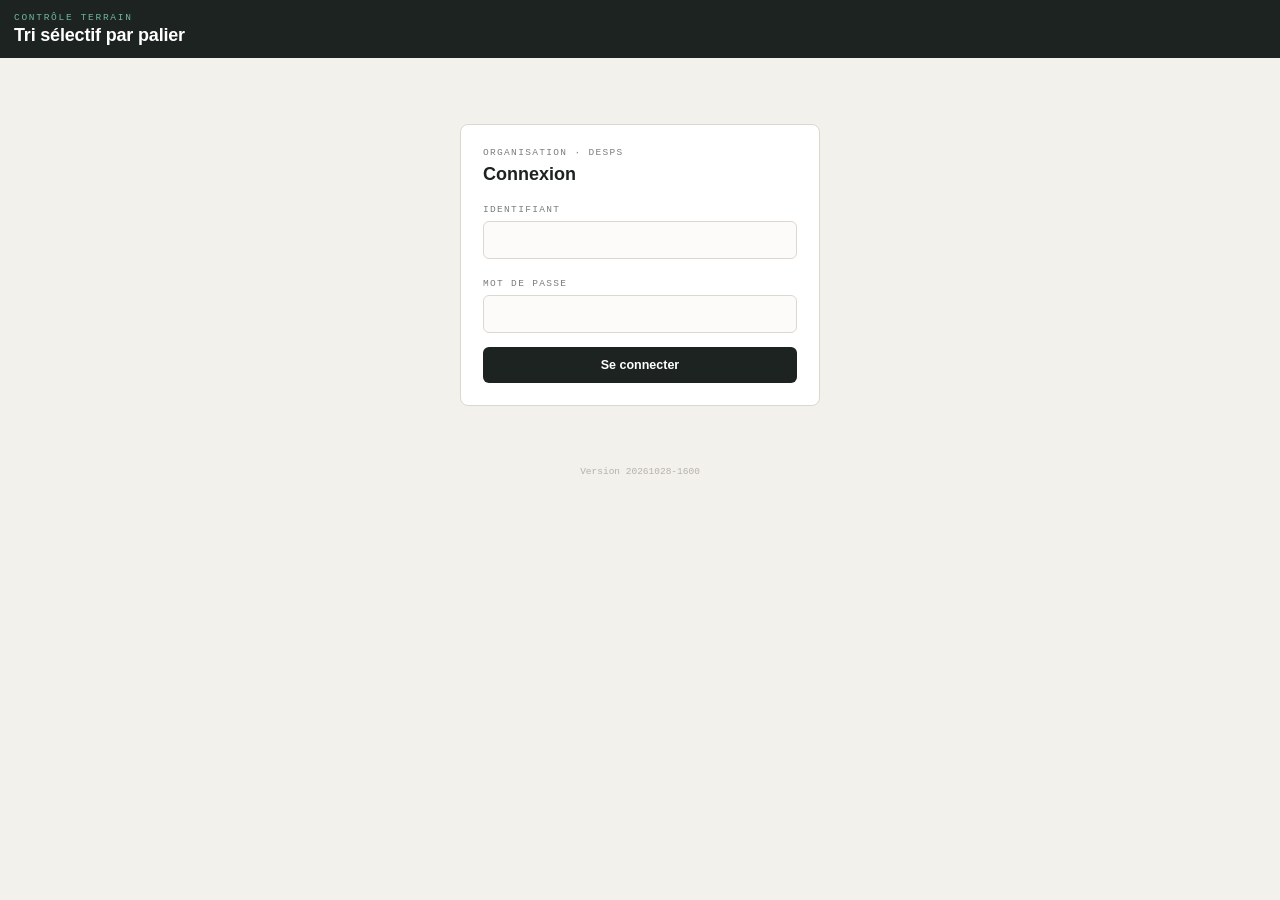
==== tri-selectif/index.html @ 5a4d167c "Add files via upload" ====
<!DOCTYPE html>
<html lang="fr">
<head>
  <meta charset="utf-8">
  <meta name="viewport" content="width=device-width, initial-scale=1, viewport-fit=cover">
  <meta name="theme-color" content="#1C2321">
  <meta name="description" content="Contrôle du tri sélectif par magasin, palier, étage et type de déchet.">
  <title>Contrôle tri sélectif</title>
  <link rel="stylesheet" href="css/style.css?v=20261028-1600">
</head>
<body>
  <header class="topbar">
    <div class="topbar-titles">
      <div class="eyebrow" id="hdr-eyebrow">Contrôle terrain</div>
      <h1 id="hdr-title">Tri sélectif par palier</h1>
    </div>
    <div class="topbar-actions" id="hdr-actions"></div>
  </header>

  <main id="app"></main>

  <div class="modal" id="modal" hidden>
    <div class="modal-box">
      <button class="modal-close" id="modal-close" aria-label="Fermer">×</button>
      <div id="modal-body"></div>
    </div>
  </div>

  <div class="toast" id="toast" hidden></div>
  <div class="app-version">Version 20261028-1600</div>

  <script src="js/config.js?v=20261028-1600"></script>
  <script src="js/xlsx-writer.js?v=20261028-1600"></script>
  <script src="js/app.js?v=20261028-1600"></script>
</body>
</html>
---- tri-selectif/css/style.css ----
:root {
  --ink: #1C2321;
  --bg: #F3F1EC;
  --card: #FFFFFF;
  --line: #DCD8CF;
  --line-soft: #ECE9E2;
  --muted: #7A7F7C;
  --sel: #F0EDE6;
  --green: #2F6B4F;
  --green-bg: #E5F0E9;
  --red: #B23A35;
  --red-bg: #F8E4E2;
  --amber: #A87A1C;
  --na-bg: #F1ECE2;
  --na: #7C6A4A;
  --accent: #6FB79A;
  --mono: ui-monospace, "SFMono-Regular", Menlo, Consolas, "Liberation Mono", monospace;
  --sans: -apple-system, BlinkMacSystemFont, "Segoe UI", Roboto, "Helvetica Neue", Arial, sans-serif;
  --radius: 8px;
}

* { box-sizing: border-box; }
html, body { margin: 0; }
body {
  background: var(--bg);
  color: var(--ink);
  font-family: var(--sans);
  font-size: 14px;
  -webkit-font-smoothing: antialiased;
  min-height: 100vh;
}
button, input, select { font: inherit; color: inherit; }
button { cursor: pointer; }
[hidden] { display: none !important; }

/* ---------- Barre du haut ---------- */
.topbar {
  background: var(--ink);
  color: #fff;
  display: flex;
  align-items: center;
  justify-content: space-between;
  gap: 12px;
  padding: 12px 14px;
  padding-top: max(12px, env(safe-area-inset-top));
  position: sticky;
  top: 0;
  z-index: 20;
}
.eyebrow {
  font-family: var(--mono);
  font-size: 9.5px;
  letter-spacing: .18em;
  text-transform: uppercase;
  color: var(--accent);
}
.topbar h1 { margin: 2px 0 0; font-size: 18px; font-weight: 600; letter-spacing: -.01em; }
.topbar-actions { display: flex; gap: 8px; align-items: stretch; }
.hbtn {
  background: transparent;
  border: 1px solid #3A4441;
  color: #fff;
  border-radius: 6px;
  padding: 6px 10px;
  font-size: 11.5px;
  font-weight: 600;
  display: inline-flex; align-items: center; gap: 4px;
}
.hbtn:hover { background: #26302D; }
.huser { text-align: right; line-height: 1.25; }
.huser small { display: block; font-size: 10.5px; color: #AEB5B2; font-weight: 400; }

/* ---------- Mise en page ---------- */
main { max-width: 540px; margin: 0 auto; padding: 16px 14px 60px; }
main.wide { max-width: 680px; }

.label {
  font-family: var(--mono);
  font-size: 9.5px;
  letter-spacing: .14em;
  text-transform: uppercase;
  color: var(--muted);
}
.row { display: flex; gap: 8px; flex-wrap: wrap; align-items: center; }
.between { justify-content: space-between; }
.mt { margin-top: 12px; } .mt2 { margin-top: 20px; }

/* ---------- Cartes magasins ---------- */
.stores { display: grid; grid-template-columns: 1fr 1fr; gap: 8px; }
.store {
  text-align: left;
  background: var(--card);
  border: 1px solid var(--line);
  border-radius: var(--radius);
  padding: 14px 10px;
  min-height: 58px;
}
.store b { font-size: 13px; font-weight: 600; display: block; }
.store .meta { font-family: var(--mono); font-size: 10px; color: var(--muted); margin-top: 3px; }
.store.on { background: var(--sel); border-color: var(--ink); }
.store.full .meta { color: var(--green); }

/* ---------- Pastilles (paliers, filtres) ---------- */
.pill {
  background: var(--card);
  border: 1px solid var(--line);
  border-radius: 7px;
  padding: 7px 11px;
  font-size: 12px;
  font-weight: 500;
}
.pill.on { background: var(--sel); border-color: var(--ink); }
.pill.round { border-radius: 999px; }
.pill.dark.on { background: var(--ink); color: #fff; border-color: var(--ink); }
.pill:disabled { opacity: .45; cursor: default; }

.linkbtn { background: none; border: 0; color: var(--muted); font-size: 11px; padding: 0; }
.linkbtn:hover { color: var(--ink); text-decoration: underline; }

/* ---------- Bande des étages ---------- */
.floors {
  display: flex;
  gap: 5px;
  overflow-x: auto;
  padding-bottom: 8px;
  scroll-snap-type: x proximity;
}
.floor {
  flex: 0 0 60px;
  background: var(--card);
  border: 1px solid var(--line);
  border-radius: 7px;
  padding: 8px 4px;
  text-align: center;
  scroll-snap-align: start;
}
.floor b { display: block; font-family: var(--mono); font-size: 10.5px; font-weight: 700; white-space: nowrap; }
.floor span { font-family: var(--mono); font-size: 9.5px; color: var(--muted); }
.floor.on { background: var(--sel); border-color: var(--ink); }
.floor.done { border-color: var(--green); }
.floor.done span { color: var(--green); font-weight: 700; }
.floor.bad span { color: var(--red); font-weight: 700; }

/* ---------- Carte de contrôle ---------- */
.card {
  background: var(--card);
  border: 1px solid var(--line);
  border-radius: var(--radius);
}
.card-head {
  display: flex; justify-content: space-between; align-items: center;
  padding: 14px 12px;
  border-bottom: 1px solid var(--line-soft);
}
.card-head h2 { margin: 0; font-family: var(--mono); font-size: 14px; font-weight: 700; }
.card-head .count { font-size: 11px; color: var(--muted); }
.item { padding: 14px 12px 12px; border-bottom: 1px solid var(--line-soft); margin: 0 0; }
.item:last-of-type { border-bottom: 0; }
.item-name { font-size: 13px; margin-bottom: 8px; }
.choices { display: flex; gap: 5px; flex-wrap: wrap; }
.choice {
  background: var(--card);
  border: 1px solid var(--line);
  border-radius: 6px;
  padding: 7px 9px;
  font-size: 11.5px;
  display: inline-flex; gap: 5px; align-items: center;
}
.choice i { font-style: normal; color: var(--muted); }
.choice.bien.on { background: var(--green-bg); border-color: var(--green); color: var(--green); font-weight: 600; }
.choice.mal.on  { background: var(--red-bg);   border-color: var(--red);   color: var(--red);   font-weight: 600; }
.choice.na.on   { background: var(--na-bg);    border-color: var(--na);    color: var(--na);    font-weight: 600; }
.choice.on i { color: inherit; }

.mal-extra { margin-top: 9px; display: grid; gap: 7px; }
.mal-extra input[type=text] {
  width: 100%;
  border: 1px solid var(--line);
  border-radius: 6px;
  padding: 8px 9px;
  font-size: 12.5px;
  background: #FCFBF9;
}
.photo-row { display: flex; gap: 8px; align-items: center; }
.photo-row img { width: 46px; height: 46px; object-fit: cover; border-radius: 5px; border: 1px solid var(--line); }
.photo-btn {
  border: 1px dashed var(--line); border-radius: 6px; background: #FCFBF9;
  padding: 7px 10px; font-size: 11.5px; color: var(--muted);
}

.send-wrap { padding: 12px; border-top: 1px solid var(--line-soft); }
.btn-dark {
  width: 100%;
  background: var(--ink); color: #fff; border: 0; border-radius: 6px;
  padding: 11px; font-size: 12.5px; font-weight: 600;
}
.btn-dark:disabled { opacity: .45; cursor: default; }
.btn {
  background: var(--card); border: 1px solid var(--line); border-radius: 6px;
  padding: 7px 10px; font-size: 11.5px; font-weight: 500;
  display: inline-flex; align-items: center; gap: 5px;
}
.btn:hover, .pill:hover:not(:disabled), .choice:hover, .floor:hover, .store:hover { border-color: #A9A59C; }

/* ---------- Suivi : filtres ---------- */
.filters select, .filters input[type=date], .filters input[type=search] {
  background: var(--card); border: 1px solid var(--line); border-radius: 6px;
  padding: 7px 9px; font-size: 11.5px; min-width: 0;
}
.filters select { min-width: 86px; }
.filters .dt { display: inline-flex; align-items: center; gap: 4px; font-size: 10px; color: var(--muted); }
.filters input[type=search] { width: 150px; }

.stats { display: flex; gap: 7px; flex-wrap: wrap; }
.stat {
  background: var(--card); border: 1px solid var(--line); border-radius: 7px;
  padding: 9px 11px; min-width: 66px;
}
.stat b { display: block; font-family: var(--mono); font-size: 15px; font-weight: 700; }
.stat span { font-size: 9.5px; color: var(--muted); }
.stat.g b { color: var(--green); } .stat.r b { color: var(--red); }
.stat.n b { color: #6A6A64; } .stat.a b { color: var(--amber); }

.rec { margin-top: 10px; }
.rec-head {
  display: flex; justify-content: space-between; align-items: center; gap: 8px;
  padding: 11px 11px; border-bottom: 1px solid var(--line-soft);
}
.rec-head b { font-size: 12.5px; font-weight: 500; }
.rec-head small { font-family: var(--mono); font-size: 9.5px; color: var(--muted); white-space: nowrap; }
.rec-line {
  display: flex; justify-content: space-between; align-items: center; gap: 8px;
  padding: 7px 11px; border-bottom: 1px solid var(--line-soft); font-size: 11.5px;
}
.rec-line:last-child { border-bottom: 0; }
.rec-line .cm { color: var(--muted); font-size: 11px; margin-top: 3px; }
.tag {
  font-size: 9.5px; font-weight: 700; padding: 3px 6px; border-radius: 4px; white-space: nowrap;
}
.tag.bien { background: var(--green-bg); color: var(--green); }
.tag.mal  { background: var(--red-bg);   color: var(--red); }
.tag.na   { background: var(--na-bg);    color: var(--na); }
.tag-photo { border: 1px solid var(--line); background: #F6F4F0; border-radius: 4px; font-size: 9.5px; font-weight: 600; padding: 3px 6px; }

.empty { text-align: center; color: var(--muted); padding: 30px 10px; font-size: 13px; }

/* ---------- Analyse par étage ---------- */
#ana-detail { scroll-margin-top: 80px; }
.detail-head { display: flex; justify-content: space-between; align-items: flex-start; gap: 12px; padding: 14px 12px 12px; }
.detail-head h2 { margin: 3px 0 4px; font-family: var(--mono); font-size: 18px; }
.big-rate { text-align: right; }
.big-rate b { display: block; font-family: var(--mono); font-size: 30px; line-height: 1; }
.big-rate span { font-size: 9.5px; color: var(--muted); }
.big-rate.g b, .rate.g { color: var(--green); }
.big-rate.a b, .rate.a { color: var(--amber); }
.big-rate.r b, .rate.r { color: var(--red); }
.big-rate.none b, .rate.none { color: #B5B1A8; }
.cats { border-top: 1px solid var(--line-soft); }
.cat { padding: 10px 12px; border-bottom: 1px solid var(--line-soft); }
.cat:last-child { border-bottom: 0; }
.cat-top { display: flex; justify-content: space-between; font-size: 13px; }
.cat-top b { font-family: var(--mono); font-size: 13px; }
.bar { height: 7px; background: var(--red-bg); border-radius: 4px; overflow: hidden; margin: 6px 0 5px; }
.bar span { display: block; height: 100%; border-radius: 4px; }
.bar span.g { background: var(--green); } .bar span.a { background: #C9A048; } .bar span.r { background: var(--red); }
.cat-n { font-size: 10.5px; color: var(--muted); }
.cat-n .g { color: var(--green); } .cat-n .r { color: var(--red); }
.mal-list { border-top: 1px solid var(--line-soft); padding: 10px 12px 6px; }

.matrix-wrap { overflow-x: auto; }
.matrix { border-collapse: collapse; width: 100%; font-size: 11.5px; }
.matrix th, .matrix td { padding: 7px 6px; text-align: center; border-bottom: 1px solid var(--line-soft); }
.matrix thead th { font-size: 9.5px; font-weight: 600; color: var(--muted); vertical-align: bottom; line-height: 1.2; min-width: 58px; }
.matrix tbody th, .matrix tfoot th { text-align: left; font-family: var(--mono); font-size: 10.5px; white-space: nowrap; position: sticky; left: 0; background: var(--card); }
.matrix thead th:first-child { text-align: left; position: sticky; left: 0; background: var(--card); }
.matrix tbody tr { cursor: pointer; }
.matrix tbody tr:hover th, .matrix tbody tr:hover td { background: #FAF8F4; }
.matrix tr.sel th, .matrix tr.sel td { background: var(--sel) !important; }
.matrix tr.sel th { box-shadow: inset 3px 0 0 var(--ink); }
.matrix tfoot th, .matrix tfoot td { border-top: 1.5px solid var(--line); border-bottom: 0; font-weight: 700; }
.cell { font-family: var(--mono); font-weight: 600; }
.cell.g { color: var(--green); background: #EFF6F1; }
.cell.a { color: var(--amber); background: #FBF4E4; }
.cell.r { color: var(--red); background: #FBEDEB; }
.cell.none { color: #C3BFB6; font-weight: 400; }
.cell.tot { border-left: 1.5px solid var(--line); }
.nb { font-family: var(--mono); color: var(--muted); font-size: 10.5px; }
.sw { display: inline-block; width: 9px; height: 9px; border-radius: 2px; margin-right: 4px; vertical-align: -1px; }
.sw.g { background: var(--green); } .sw.a { background: #C9A048; } .sw.r { background: var(--red); }

/* ---------- Tableau de bord ---------- */
.kpis { display: grid; grid-template-columns: repeat(auto-fill, minmax(150px, 1fr)); gap: 8px; }
.kpi { background: var(--card); border: 1px solid var(--line); border-radius: var(--radius); padding: 10px 11px; text-align: left; width: 100%; display: block; }
.kpi:hover { border-color: #A9A59C; }
.kpi.off { background: transparent; border-style: dashed; }
.kpi.off > *:not(.kpi-check) { opacity: .45; }
.kpi-check { display: block; margin-top: 6px; font-size: 10px; font-weight: 600; color: var(--ink); }
.kpi.off .kpi-check { color: var(--muted); }
.chooser { padding: 4px 12px 2px; display: grid; gap: 8px; }
.chips { display: flex; gap: 6px; flex-wrap: wrap; }
.chip { display: inline-flex; align-items: stretch; border: 1px solid var(--line); border-radius: 7px; overflow: hidden; background: var(--card); }
.chip.on { border-color: var(--ink); }
.chip-main { display: inline-flex; align-items: center; gap: 7px; background: none; border: 0; padding: 6px 10px; font-size: 12px; font-weight: 500; }
.chip:not(.on) .chip-main { color: var(--muted); }
.chip:not(.on) .lkey { opacity: .4; }
.chip .box { width: 14px; height: 14px; border: 1.5px solid #A9A59C; border-radius: 3px; display: inline-flex; align-items: center; justify-content: center; font-size: 10px; font-weight: 700; line-height: 1; }
.chip.on .box { background: var(--ink); border-color: var(--ink); color: #fff; }
.chip-solo { border: 0; border-left: 1px solid var(--line-soft); background: #F7F5F1; font-size: 10px; color: var(--muted); padding: 0 8px; }
.chip-solo:hover { color: var(--ink); background: var(--sel); }
.kpi-name { font-size: 11.5px; font-weight: 600; display: flex; align-items: center; gap: 6px; }
.kpi > b { display: block; font-family: var(--mono); font-size: 24px; margin: 4px 0 2px; }
.kpi-sub { font-size: 10px; color: var(--muted); margin-top: 4px; border-top: 1px solid var(--line-soft); padding-top: 4px; }
.key { display: inline-block; width: 12px; height: 3px; border-radius: 2px; flex: none; }
.delta { font-size: 10.5px; font-weight: 600; }
.kpi > b small { font-size: 11px; color: var(--muted); font-weight: 500; }
.delta.up { color: var(--green); } .delta.down { color: var(--red); } .delta.flat { color: var(--muted); font-weight: 500; }
.legend-row { display: flex; gap: 6px; flex-wrap: wrap; padding: 4px 12px 0; }
.lg { display: inline-flex; align-items: center; gap: 6px; background: none; border: 1px solid var(--line-soft); border-radius: 999px; padding: 4px 10px; font-size: 11.5px; }
.lg.off { opacity: .4; text-decoration: line-through; }
.lkey { display: inline-block; width: 14px; height: 2px; border-radius: 1px; flex: none; }
.chart { position: relative; padding: 4px 4px 8px; }
.chart svg { display: block; touch-action: pan-y; }
.chart .ax { font-family: var(--mono); font-size: 9.5px; fill: var(--muted); }
.chart .ax.faint { fill: #AEB0AC; }
.chart .dl { font-size: 11px; fill: var(--ink); }
.chart .dlv { font-family: var(--mono); font-weight: 700; }
.tip {
  position: absolute; pointer-events: none; background: #fff; border: 1px solid var(--line); border-radius: 7px;
  box-shadow: 0 6px 18px rgba(0,0,0,.1); padding: 8px 10px; font-size: 11.5px; min-width: 170px; z-index: 5;
}
.tip-h { font-family: var(--mono); font-size: 10px; color: var(--muted); margin-bottom: 5px; }
.tip-r { display: flex; align-items: center; gap: 7px; padding: 2px 0; }
.tip-r b { font-family: var(--mono); min-width: 34px; }
.tip-r .tn { color: var(--muted); flex: 1; }
.weekly td i { font-style: normal; font-size: 8px; margin-left: 2px; }
.weekly i.up { color: var(--green); } .weekly i.down { color: var(--red); } .weekly i.flat { color: var(--muted); }
.weekly tbody tr { cursor: default; }
.weekly tbody th { display: table-cell; }
.weekly tbody th .key { margin-right: 6px; vertical-align: 2px; }
.weekly tr.all th, .weekly tr.all td { border-top: 1.5px solid var(--line); font-weight: 700; }

/* ---------- Supervision ---------- */
.chip-org {
  display: inline-block; background: #E4F1EB; color: var(--green); border-radius: 5px;
  padding: 4px 7px; font-size: 10px; font-weight: 600;
}
.org-box { background: var(--sel); border: 1px solid var(--line); border-radius: 6px; padding: 7px 10px; font-size: 11.5px; font-weight: 600; }
.month-nav { display: flex; align-items: center; gap: 10px; }
.month-nav strong { min-width: 130px; text-align: center; font-size: 13px; }
.calendar { padding: 12px 8px 10px; }
.cal-grid { display: grid; grid-template-columns: repeat(7, 1fr); gap: 4px; }
.cal-dow { text-align: center; font-family: var(--mono); font-size: 9px; color: #5B7FA6; padding-bottom: 6px; }
.cal-day {
  aspect-ratio: 1 / 1; border: 1px solid var(--line); border-radius: 6px; background: var(--card);
  display: flex; flex-direction: column; justify-content: space-between; padding: 6px; text-align: left;
}
.cal-day.blank { border: 0; background: none; }
.cal-day.today { border: 1.5px solid var(--ink); }
.cal-day .n { font-family: var(--mono); font-size: 9.5px; font-weight: 700; }
.dots { display: flex; gap: 5px; justify-content: center; }
.dot { width: 9px; height: 9px; border-radius: 50%; border: 1px solid #C9C5BC; }
.dot.ok { background: var(--green); border-color: var(--green); }
.dot.ko { background: var(--red); border-color: var(--red); }
.legend { display: flex; gap: 12px; flex-wrap: wrap; font-size: 9.5px; color: var(--muted); padding: 10px 2px 0; align-items: center; }
.legend .dot { width: 8px; height: 8px; display: inline-block; vertical-align: -1px; margin-right: 3px; }
.legend .hint { color: var(--amber); }

/* ---------- Connexion ---------- */
.login { max-width: 360px; margin: 50px auto 0; padding: 22px; }
.login h2 { margin: 6px 0 14px; font-size: 18px; }
.login input {
  width: 100%; border: 1px solid var(--line); border-radius: 6px; padding: 10px; font-size: 14px; margin: 6px 0 14px;
  background: #FCFBF9;
}
.login p { color: var(--muted); font-size: 12px; line-height: 1.5; }

/* ---------- Modale & toast ---------- */
.modal {
  position: fixed; inset: 0; background: rgba(20, 24, 23, .6); z-index: 50;
  display: flex; align-items: center; justify-content: center; padding: 16px;
}
.modal-box { background: #fff; border-radius: 10px; padding: 16px; max-width: 92vw; max-height: 90vh; overflow: auto; position: relative; }
.modal-box img { max-width: 80vw; max-height: 75vh; display: block; border-radius: 6px; }
.modal-close { position: absolute; top: 4px; right: 8px; border: 0; background: none; font-size: 22px; color: var(--muted); }
.toast {
  position: fixed; left: 50%; bottom: 22px; transform: translateX(-50%);
  background: var(--ink); color: #fff; padding: 10px 16px; border-radius: 8px; font-size: 13px; z-index: 60;
  box-shadow: 0 6px 20px rgba(0,0,0,.2);
}

@media (min-width: 900px) {
  .floor { flex-basis: 60px; }
}
@media (max-width: 420px) {
  .topbar h1 { font-size: 16px; }
  .cal-day { padding: 4px; }
  .dot { width: 7px; height: 7px; }
}

/* Fiche poubelle + sélection d'une catégorie */
.focus { scroll-margin-top: 80px; border-color: var(--ink); }
.cat { cursor: pointer; }
.cat:hover { background: #FAF8F4; }
.cat-sel { background: var(--sel); box-shadow: inset 3px 0 0 var(--ink); }

/* Connexion & comptes */
.login-err { background: var(--red-bg); color: var(--red); border-radius: 6px; padding: 8px 10px; font-size: 12.5px; margin: -4px 0 12px; }
.acc th { font-family: var(--sans) !important; font-size: 12px !important; }
.acc td, .acc th { text-align: left !important; }
.acc tbody tr { cursor: default; }
.role-tag { font-size: 10px; font-weight: 700; padding: 3px 7px; border-radius: 4px; background: var(--na-bg); color: var(--na); }
.role-tag.admin { background: var(--ink); color: #fff; }
.role-tag.superviseur { background: #E4ECF6; color: #2C5A8C; }
.linkbtn.danger:hover { color: var(--red); }
.acc-form { padding: 14px 12px; }
.acc-grid { display: grid; grid-template-columns: repeat(auto-fill, minmax(190px, 1fr)); gap: 10px; margin-top: 10px; }
.acc-grid label { display: grid; gap: 4px; font-size: 11px; color: var(--muted); }
.acc-grid input, .acc-grid select { border: 1px solid var(--line); border-radius: 6px; padding: 8px 9px; font-size: 13px; background: #FCFBF9; color: var(--ink); }
.acc-grid input[readonly] { background: var(--sel); }
.hint { font-size: 11px; color: var(--muted); line-height: 1.5; margin: 10px 0 0; }
.steps { margin: 0 0 10px; padding-left: 18px; font-size: 12.5px; line-height: 1.7; }
.steps code, .hint code { font-family: var(--mono); font-size: 11px; background: var(--sel); padding: 1px 4px; border-radius: 3px; }
#acc-code { white-space: pre; overflow-x: auto; width: 100%; font-family: var(--mono); font-size: 11px; border: 1px solid var(--line); border-radius: 6px; padding: 9px; background: #FAF9F6; resize: vertical; }
.floor em { display: block; font-style: normal; font-family: var(--mono); font-size: 8.5px; color: var(--green); margin-top: 2px; }
.note-item textarea {
  width: 100%; border: 1px solid var(--line); border-radius: 6px; padding: 8px 9px;
  font: inherit; font-size: 12.5px; background: #FCFBF9; resize: vertical; min-height: 44px;
}
.note-item label.item-name { display: block; }
.note-line { background: #FAF8F4; }
.note-floor { display: grid; grid-template-columns: 92px 1fr; gap: 10px; padding: 9px 12px; border-bottom: 1px solid var(--line-soft); align-items: start; }
.note-floor:last-child { border-bottom: 0; }
.note-floor-name { font-family: var(--mono); font-size: 10.5px; font-weight: 700; padding-top: 1px; }
.note-count { display: inline-block; background: var(--ink); color: #fff; border-radius: 8px; font-size: 9px; padding: 0 5px; margin-left: 3px; }
.note-floor-list { display: grid; gap: 6px; }
.note-entry { display: flex; justify-content: space-between; gap: 10px; font-size: 12px; }
.note-entry small { font-family: var(--mono); font-size: 9.5px; color: var(--muted); white-space: nowrap; }
.note-none { font-size: 11px; color: #B5B1A8; }
@media (max-width: 480px) { .note-entry { flex-direction: column; gap: 2px; } }
.note-line { background: none; }
.note-text { text-align: right; max-width: 70%; font-size: 11.5px; color: var(--ink); background: #F6F4F0; border: 1px solid var(--line-soft); border-radius: 4px; padding: 3px 7px; white-space: pre-wrap; }
.thumb { display: flex; align-items: flex-end; gap: 8px; margin-top: 6px; padding: 0; border: 0; background: none; text-align: left; }
.thumb img { width: 120px; height: 90px; object-fit: cover; border-radius: 6px; border: 1px solid var(--line); display: block; }
.thumb span { font-size: 10px; color: var(--muted); }
.thumb:hover img { border-color: var(--ink); }
.app-version { text-align: center; font-family: var(--mono); font-size: 9.5px; color: #B5B1A8; padding: 0 0 18px; }
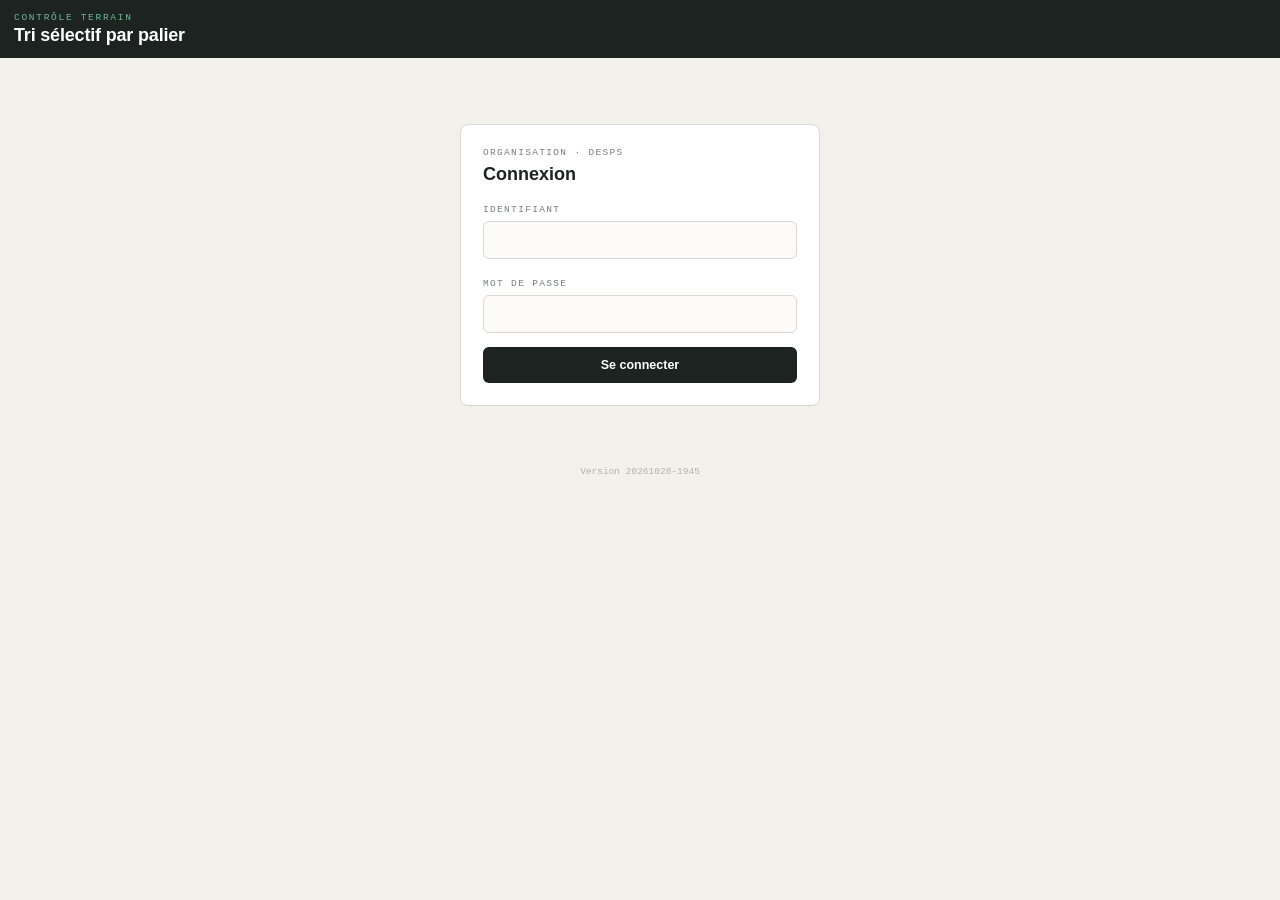
==== commit 90f19b09: "Add files via upload" ====
--- a/tri-selectif/index.html
+++ b/tri-selectif/index.html
@@ -6,7 +6,7 @@
   <meta name="theme-color" content="#1C2321">
   <meta name="description" content="Contrôle du tri sélectif par magasin, palier, étage et type de déchet.">
   <title>Contrôle tri sélectif</title>
-  <link rel="stylesheet" href="css/style.css?v=20261028-1600">
+  <link rel="stylesheet" href="css/style.css?v=20261028-1945">
 </head>
 <body>
   <header class="topbar">
@@ -27,10 +27,10 @@
   </div>
 
   <div class="toast" id="toast" hidden></div>
-  <div class="app-version">Version 20261028-1600</div>
+  <div class="app-version">Version 20261028-1945</div>
 
-  <script src="js/config.js?v=20261028-1600"></script>
-  <script src="js/xlsx-writer.js?v=20261028-1600"></script>
-  <script src="js/app.js?v=20261028-1600"></script>
+  <script src="js/config.js?v=20261028-1945"></script>
+  <script src="js/xlsx-writer.js?v=20261028-1945"></script>
+  <script src="js/app.js?v=20261028-1945"></script>
 </body>
 </html>
--- a/tri-selectif/css/style.css
+++ b/tri-selectif/css/style.css
@@ -444,3 +444,5 @@
 .thumb span { font-size: 10px; color: var(--muted); }
 .thumb:hover img { border-color: var(--ink); }
 .app-version { text-align: center; font-family: var(--mono); font-size: 9.5px; color: #B5B1A8; padding: 0 0 18px; }
+.pending { background: #FBF4E4; border: 1px solid #E8D3A0; color: #7A5A12; border-radius: 6px; padding: 8px 10px; font-size: 12px; margin-bottom: 10px; display: flex; align-items: center; gap: 6px; flex-wrap: wrap; }
+.pending .linkbtn { color: #7A5A12; text-decoration: underline; margin-left: auto; }
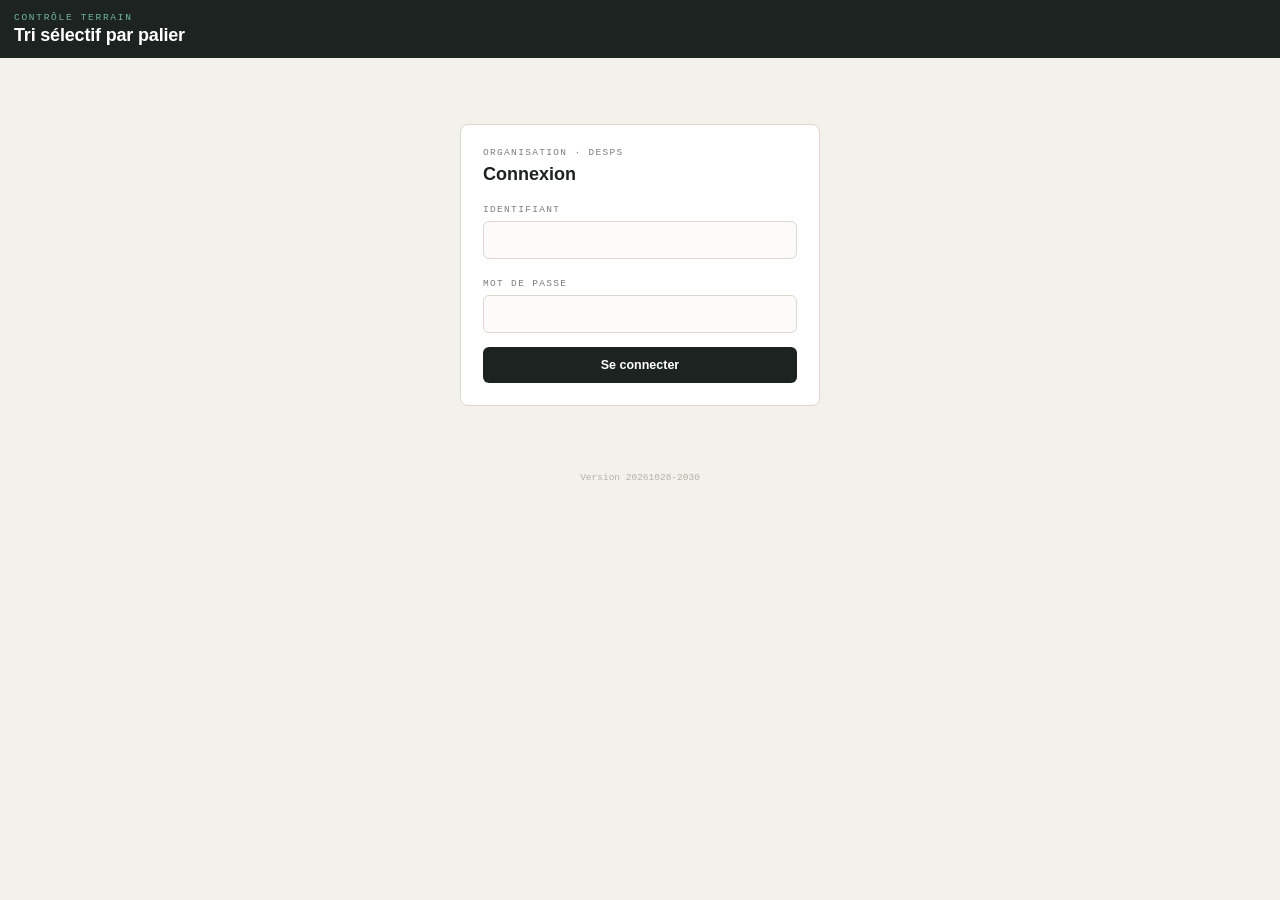
==== commit b411ffea: "Add files via upload" ====
--- a/tri-selectif/index.html
+++ b/tri-selectif/index.html
@@ -6,7 +6,10 @@
   <meta name="theme-color" content="#1C2321">
   <meta name="description" content="Contrôle du tri sélectif par magasin, palier, étage et type de déchet.">
   <title>Contrôle tri sélectif</title>
-  <link rel="stylesheet" href="css/style.css?v=20261028-1945">
+  <!-- Sécurité : le navigateur n'exécute que les fichiers de l'appli et ne contacte que Supabase -->
+  <meta http-equiv="Content-Security-Policy" content="default-src 'self'; script-src 'self'; style-src 'self' 'unsafe-inline'; img-src 'self' data: blob:; connect-src 'self' https://*.supabase.co; frame-src 'self'; object-src 'none'; base-uri 'none'; form-action 'none'">
+  <meta name="referrer" content="no-referrer">
+  <link rel="stylesheet" href="css/style.css?v=20261028-2030">
 </head>
 <body>
   <header class="topbar">
@@ -27,10 +30,12 @@
   </div>
 
   <div class="toast" id="toast" hidden></div>
-  <div class="app-version">Version 20261028-1945</div>
+  <div class="foot-links" id="foot-links"></div>
+  <div class="app-version">Version 20261028-2030</div>
 
-  <script src="js/config.js?v=20261028-1945"></script>
-  <script src="js/xlsx-writer.js?v=20261028-1945"></script>
-  <script src="js/app.js?v=20261028-1945"></script>
+  <script src="js/garde.js?v=20261028-2030"></script>
+  <script src="js/config.js?v=20261028-2030"></script>
+  <script src="js/xlsx-writer.js?v=20261028-2030"></script>
+  <script src="js/app.js?v=20261028-2030"></script>
 </body>
 </html>
--- a/tri-selectif/css/style.css
+++ b/tri-selectif/css/style.css
@@ -446,3 +446,18 @@
 .app-version { text-align: center; font-family: var(--mono); font-size: 9.5px; color: #B5B1A8; padding: 0 0 18px; }
 .pending { background: #FBF4E4; border: 1px solid #E8D3A0; color: #7A5A12; border-radius: 6px; padding: 8px 10px; font-size: 12px; margin-bottom: 10px; display: flex; align-items: center; gap: 6px; flex-wrap: wrap; }
 .pending .linkbtn { color: #7A5A12; text-decoration: underline; margin-left: auto; }
+
+/* Écran de chargement */
+.loading { position: fixed; inset: 0; z-index: 80; background: rgba(28, 35, 33, .55); display: flex; align-items: center; justify-content: center; padding: 20px; }
+.loading-box { background: #fff; border-radius: 12px; padding: 22px 24px; width: min(340px, 92vw); text-align: center; display: grid; gap: 10px; justify-items: center; box-shadow: 0 10px 30px rgba(0,0,0,.25); }
+.loading-title { font-size: 15px; }
+.loading-sub { font-family: var(--mono); font-size: 12px; color: var(--muted); }
+.loading-bar { width: 100%; height: 6px; background: var(--line-soft); border-radius: 3px; overflow: hidden; }
+.loading-bar span { display: block; height: 100%; background: var(--green); transition: width .25s; }
+.loading-box small { font-size: 10.5px; color: var(--muted); }
+.spinner { width: 34px; height: 34px; border: 3px solid var(--line-soft); border-top-color: var(--ink); border-radius: 50%; animation: spin .8s linear infinite; }
+@keyframes spin { to { transform: rotate(360deg); } }
+.foot-links { text-align: center; padding: 0 0 6px; }
+.wipe-form { display: grid; gap: 8px; max-width: 340px; }
+.wipe-form p { font-size: 12px; color: var(--muted); margin: 0; }
+.wipe-form input { border: 1px solid var(--line); border-radius: 6px; padding: 9px; font-size: 14px; }
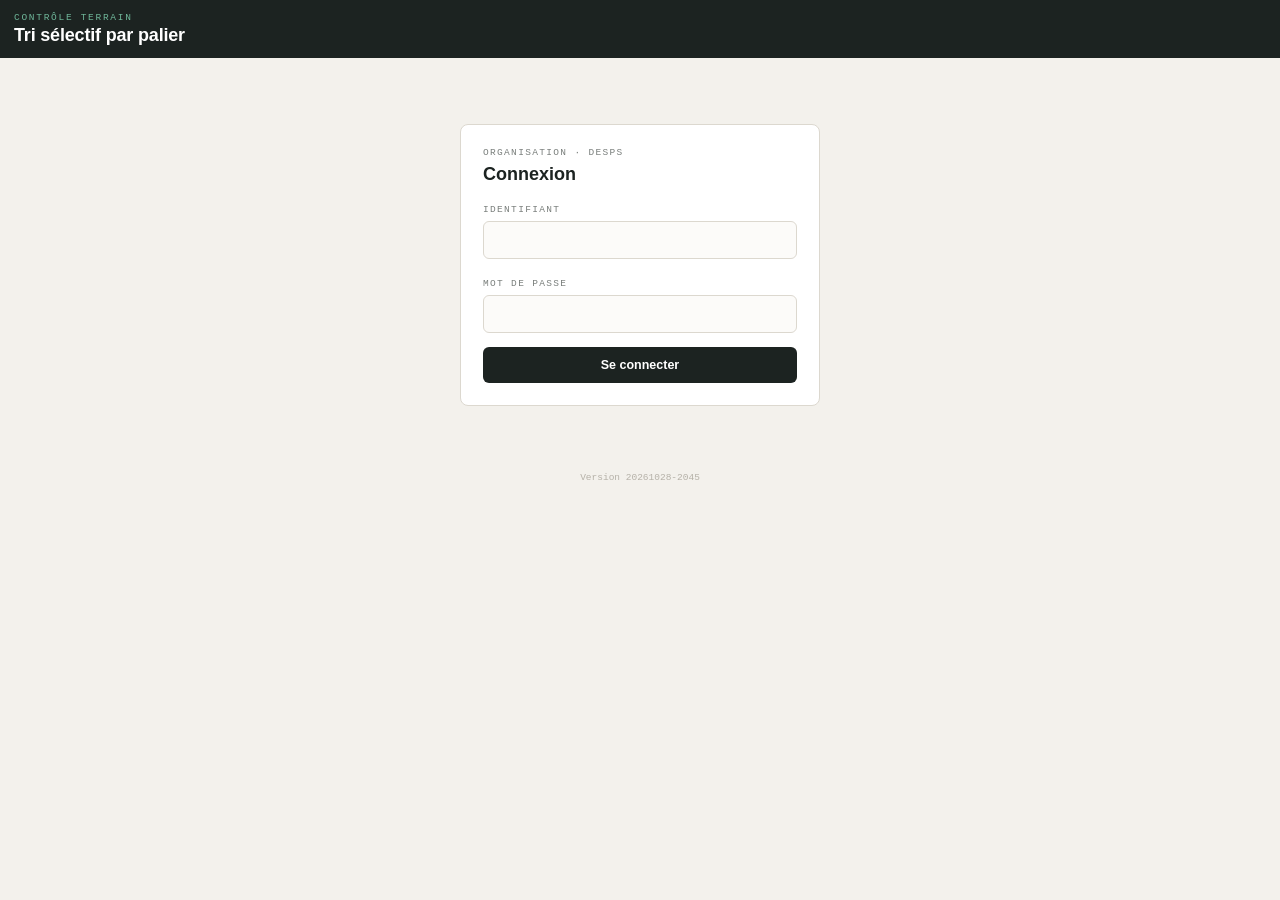
==== commit 36ee4363: "Add files via upload" ====
--- a/tri-selectif/index.html
+++ b/tri-selectif/index.html
@@ -9,7 +9,7 @@
   <!-- Sécurité : le navigateur n'exécute que les fichiers de l'appli et ne contacte que Supabase -->
   <meta http-equiv="Content-Security-Policy" content="default-src 'self'; script-src 'self'; style-src 'self' 'unsafe-inline'; img-src 'self' data: blob:; connect-src 'self' https://*.supabase.co; frame-src 'self'; object-src 'none'; base-uri 'none'; form-action 'none'">
   <meta name="referrer" content="no-referrer">
-  <link rel="stylesheet" href="css/style.css?v=20261028-2030">
+  <link rel="stylesheet" href="css/style.css?v=20261028-2045">
 </head>
 <body>
   <header class="topbar">
@@ -31,11 +31,11 @@
 
   <div class="toast" id="toast" hidden></div>
   <div class="foot-links" id="foot-links"></div>
-  <div class="app-version">Version 20261028-2030</div>
+  <div class="app-version">Version 20261028-2045</div>
 
-  <script src="js/garde.js?v=20261028-2030"></script>
-  <script src="js/config.js?v=20261028-2030"></script>
-  <script src="js/xlsx-writer.js?v=20261028-2030"></script>
-  <script src="js/app.js?v=20261028-2030"></script>
+  <script src="js/garde.js?v=20261028-2045"></script>
+  <script src="js/config.js?v=20261028-2045"></script>
+  <script src="js/xlsx-writer.js?v=20261028-2045"></script>
+  <script src="js/app.js?v=20261028-2045"></script>
 </body>
 </html>
--- a/tri-selectif/css/style.css
+++ b/tri-selectif/css/style.css
@@ -461,3 +461,16 @@
 .wipe-form { display: grid; gap: 8px; max-width: 340px; }
 .wipe-form p { font-size: 12px; color: var(--muted); margin: 0; }
 .wipe-form input { border: 1px solid var(--line); border-radius: 6px; padding: 9px; font-size: 14px; }
+
+/* Photos de la zone « Autre » */
+.note-photos { display: flex; flex-wrap: wrap; gap: 8px; align-items: center; margin-top: 8px; }
+.np { position: relative; }
+.np img { width: 64px; height: 64px; object-fit: cover; border-radius: 6px; border: 1px solid var(--line); display: block; cursor: zoom-in; }
+.np-del { position: absolute; top: -7px; right: -7px; width: 22px; height: 22px; border-radius: 50%; border: 0; background: var(--ink); color: #fff; font-size: 14px; line-height: 22px; padding: 0; }
+.photo-btn small { color: #A9A59C; }
+.autre-thumbs { display: flex; flex-wrap: wrap; gap: 6px; margin-top: 6px; }
+.autre-thumbs .thumb { margin-top: 0; }
+.autre-thumbs .thumb img { width: 90px; height: 68px; }
+.thumbs { display: flex; flex-wrap: wrap; gap: 6px; margin-top: 6px; }
+.thumbs .thumb { margin-top: 0; }
+.thumbs .thumb img { width: 100px; height: 75px; }
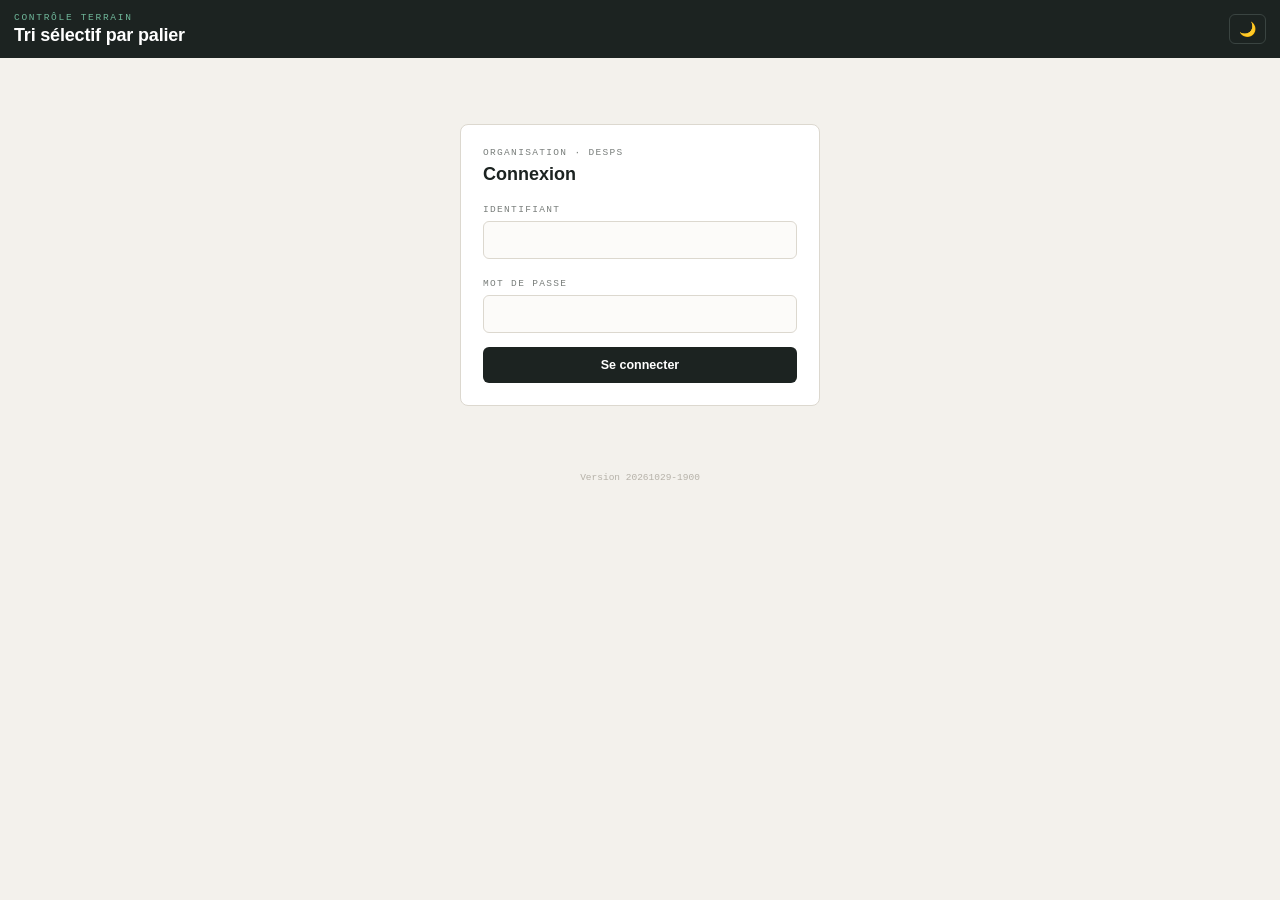
==== commit 7a9029b2: "Add files via upload" ====
--- a/tri-selectif/index.html
+++ b/tri-selectif/index.html
@@ -9,7 +9,8 @@
   <!-- Sécurité : le navigateur n'exécute que les fichiers de l'appli et ne contacte que Supabase -->
   <meta http-equiv="Content-Security-Policy" content="default-src 'self'; script-src 'self'; style-src 'self' 'unsafe-inline'; img-src 'self' data: blob:; connect-src 'self' https://*.supabase.co; frame-src 'self'; object-src 'none'; base-uri 'none'; form-action 'none'">
   <meta name="referrer" content="no-referrer">
-  <link rel="stylesheet" href="css/style.css?v=20261028-2045">
+  <script src="js/theme.js?v=20261029-1900"></script>
+  <link rel="stylesheet" href="css/style.css?v=20261029-1900">
 </head>
 <body>
   <header class="topbar">
@@ -31,11 +32,11 @@
 
   <div class="toast" id="toast" hidden></div>
   <div class="foot-links" id="foot-links"></div>
-  <div class="app-version">Version 20261028-2045</div>
+  <div class="app-version">Version 20261029-1900</div>
 
-  <script src="js/garde.js?v=20261028-2045"></script>
-  <script src="js/config.js?v=20261028-2045"></script>
-  <script src="js/xlsx-writer.js?v=20261028-2045"></script>
-  <script src="js/app.js?v=20261028-2045"></script>
+  <script src="js/garde.js?v=20261029-1900"></script>
+  <script src="js/config.js?v=20261029-1900"></script>
+  <script src="js/xlsx-writer.js?v=20261029-1900"></script>
+  <script src="js/app.js?v=20261029-1900"></script>
 </body>
 </html>
--- a/tri-selectif/css/style.css
+++ b/tri-selectif/css/style.css
@@ -14,6 +14,24 @@
   --na-bg: #F1ECE2;
   --na: #7C6A4A;
   --accent: #6FB79A;
+  --on-ink: #FFFFFF;          /* texte posé sur un fond "encre" */
+  --head-bg: #1C2321;         /* barre du haut (sombre dans les deux modes) */
+  --field: #FCFBF9;           /* fond des champs de saisie */
+  --hover: #FAF8F4;
+  --soft: #F6F4F0;
+  --faint: #B5B1A8;
+  --line-strong: #A9A59C;
+  --warn-bg: #FBF4E4;
+  --warn-line: #E8D3A0;
+  --warn-fg: #7A5A12;
+  --bar-amber: #C9A048;
+  --cell-g: #EFF6F1;
+  --cell-r: #FBEDEB;
+  --blue: #2C5A8C;
+  --blue-bg: #E4ECF6;
+  --stat-n: #6A6A64;
+  --shadow: rgba(0, 0, 0, .12);
+  color-scheme: light;
   --mono: ui-monospace, "SFMono-Regular", Menlo, Consolas, "Liberation Mono", monospace;
   --sans: -apple-system, BlinkMacSystemFont, "Segoe UI", Roboto, "Helvetica Neue", Arial, sans-serif;
   --radius: 8px;
@@ -35,7 +53,7 @@
 
 /* ---------- Barre du haut ---------- */
 .topbar {
-  background: var(--ink);
+  background: var(--head-bg);
   color: #fff;
   display: flex;
   align-items: center;
@@ -111,7 +129,7 @@
 }
 .pill.on { background: var(--sel); border-color: var(--ink); }
 .pill.round { border-radius: 999px; }
-.pill.dark.on { background: var(--ink); color: #fff; border-color: var(--ink); }
+.pill.dark.on { background: var(--ink); color: var(--on-ink); border-color: var(--ink); }
 .pill:disabled { opacity: .45; cursor: default; }
 
 .linkbtn { background: none; border: 0; color: var(--muted); font-size: 11px; padding: 0; }
@@ -179,19 +197,19 @@
   border-radius: 6px;
   padding: 8px 9px;
   font-size: 12.5px;
-  background: #FCFBF9;
+  background: var(--field);
 }
 .photo-row { display: flex; gap: 8px; align-items: center; }
 .photo-row img { width: 46px; height: 46px; object-fit: cover; border-radius: 5px; border: 1px solid var(--line); }
 .photo-btn {
-  border: 1px dashed var(--line); border-radius: 6px; background: #FCFBF9;
+  border: 1px dashed var(--line); border-radius: 6px; background: var(--field);
   padding: 7px 10px; font-size: 11.5px; color: var(--muted);
 }
 
 .send-wrap { padding: 12px; border-top: 1px solid var(--line-soft); }
 .btn-dark {
   width: 100%;
-  background: var(--ink); color: #fff; border: 0; border-radius: 6px;
+  background: var(--ink); color: var(--on-ink); border: 0; border-radius: 6px;
   padding: 11px; font-size: 12.5px; font-weight: 600;
 }
 .btn-dark:disabled { opacity: .45; cursor: default; }
@@ -200,7 +218,7 @@
   padding: 7px 10px; font-size: 11.5px; font-weight: 500;
   display: inline-flex; align-items: center; gap: 5px;
 }
-.btn:hover, .pill:hover:not(:disabled), .choice:hover, .floor:hover, .store:hover { border-color: #A9A59C; }
+.btn:hover, .pill:hover:not(:disabled), .choice:hover, .floor:hover, .store:hover { border-color: var(--line-strong); }
 
 /* ---------- Suivi : filtres ---------- */
 .filters select, .filters input[type=date], .filters input[type=search] {
@@ -219,7 +237,7 @@
 .stat b { display: block; font-family: var(--mono); font-size: 15px; font-weight: 700; }
 .stat span { font-size: 9.5px; color: var(--muted); }
 .stat.g b { color: var(--green); } .stat.r b { color: var(--red); }
-.stat.n b { color: #6A6A64; } .stat.a b { color: var(--amber); }
+.stat.n b { color: var(--stat-n); } .stat.a b { color: var(--amber); }
 
 .rec { margin-top: 10px; }
 .rec-head {
@@ -240,7 +258,7 @@
 .tag.bien { background: var(--green-bg); color: var(--green); }
 .tag.mal  { background: var(--red-bg);   color: var(--red); }
 .tag.na   { background: var(--na-bg);    color: var(--na); }
-.tag-photo { border: 1px solid var(--line); background: #F6F4F0; border-radius: 4px; font-size: 9.5px; font-weight: 600; padding: 3px 6px; }
+.tag-photo { border: 1px solid var(--line); background: var(--soft); border-radius: 4px; font-size: 9.5px; font-weight: 600; padding: 3px 6px; }
 
 .empty { text-align: center; color: var(--muted); padding: 30px 10px; font-size: 13px; }
 
@@ -254,7 +272,7 @@
 .big-rate.g b, .rate.g { color: var(--green); }
 .big-rate.a b, .rate.a { color: var(--amber); }
 .big-rate.r b, .rate.r { color: var(--red); }
-.big-rate.none b, .rate.none { color: #B5B1A8; }
+.big-rate.none b, .rate.none { color: var(--faint); }
 .cats { border-top: 1px solid var(--line-soft); }
 .cat { padding: 10px 12px; border-bottom: 1px solid var(--line-soft); }
 .cat:last-child { border-bottom: 0; }
@@ -262,7 +280,7 @@
 .cat-top b { font-family: var(--mono); font-size: 13px; }
 .bar { height: 7px; background: var(--red-bg); border-radius: 4px; overflow: hidden; margin: 6px 0 5px; }
 .bar span { display: block; height: 100%; border-radius: 4px; }
-.bar span.g { background: var(--green); } .bar span.a { background: #C9A048; } .bar span.r { background: var(--red); }
+.bar span.g { background: var(--green); } .bar span.a { background: var(--bar-amber); } .bar span.r { background: var(--red); }
 .cat-n { font-size: 10.5px; color: var(--muted); }
 .cat-n .g { color: var(--green); } .cat-n .r { color: var(--red); }
 .mal-list { border-top: 1px solid var(--line-soft); padding: 10px 12px 6px; }
@@ -274,24 +292,24 @@
 .matrix tbody th, .matrix tfoot th { text-align: left; font-family: var(--mono); font-size: 10.5px; white-space: nowrap; position: sticky; left: 0; background: var(--card); }
 .matrix thead th:first-child { text-align: left; position: sticky; left: 0; background: var(--card); }
 .matrix tbody tr { cursor: pointer; }
-.matrix tbody tr:hover th, .matrix tbody tr:hover td { background: #FAF8F4; }
+.matrix tbody tr:hover th, .matrix tbody tr:hover td { background: var(--hover); }
 .matrix tr.sel th, .matrix tr.sel td { background: var(--sel) !important; }
 .matrix tr.sel th { box-shadow: inset 3px 0 0 var(--ink); }
 .matrix tfoot th, .matrix tfoot td { border-top: 1.5px solid var(--line); border-bottom: 0; font-weight: 700; }
 .cell { font-family: var(--mono); font-weight: 600; }
-.cell.g { color: var(--green); background: #EFF6F1; }
-.cell.a { color: var(--amber); background: #FBF4E4; }
-.cell.r { color: var(--red); background: #FBEDEB; }
-.cell.none { color: #C3BFB6; font-weight: 400; }
+.cell.g { color: var(--green); background: var(--cell-g); }
+.cell.a { color: var(--amber); background: var(--warn-bg); }
+.cell.r { color: var(--red); background: var(--cell-r); }
+.cell.none { color: var(--faint); font-weight: 400; }
 .cell.tot { border-left: 1.5px solid var(--line); }
 .nb { font-family: var(--mono); color: var(--muted); font-size: 10.5px; }
 .sw { display: inline-block; width: 9px; height: 9px; border-radius: 2px; margin-right: 4px; vertical-align: -1px; }
-.sw.g { background: var(--green); } .sw.a { background: #C9A048; } .sw.r { background: var(--red); }
+.sw.g { background: var(--green); } .sw.a { background: var(--bar-amber); } .sw.r { background: var(--red); }
 
 /* ---------- Tableau de bord ---------- */
 .kpis { display: grid; grid-template-columns: repeat(auto-fill, minmax(150px, 1fr)); gap: 8px; }
 .kpi { background: var(--card); border: 1px solid var(--line); border-radius: var(--radius); padding: 10px 11px; text-align: left; width: 100%; display: block; }
-.kpi:hover { border-color: #A9A59C; }
+.kpi:hover { border-color: var(--line-strong); }
 .kpi.off { background: transparent; border-style: dashed; }
 .kpi.off > *:not(.kpi-check) { opacity: .45; }
 .kpi-check { display: block; margin-top: 6px; font-size: 10px; font-weight: 600; color: var(--ink); }
@@ -303,9 +321,9 @@
 .chip-main { display: inline-flex; align-items: center; gap: 7px; background: none; border: 0; padding: 6px 10px; font-size: 12px; font-weight: 500; }
 .chip:not(.on) .chip-main { color: var(--muted); }
 .chip:not(.on) .lkey { opacity: .4; }
-.chip .box { width: 14px; height: 14px; border: 1.5px solid #A9A59C; border-radius: 3px; display: inline-flex; align-items: center; justify-content: center; font-size: 10px; font-weight: 700; line-height: 1; }
-.chip.on .box { background: var(--ink); border-color: var(--ink); color: #fff; }
-.chip-solo { border: 0; border-left: 1px solid var(--line-soft); background: #F7F5F1; font-size: 10px; color: var(--muted); padding: 0 8px; }
+.chip .box { width: 14px; height: 14px; border: 1.5px solid var(--line-strong); border-radius: 3px; display: inline-flex; align-items: center; justify-content: center; font-size: 10px; font-weight: 700; line-height: 1; }
+.chip.on .box { background: var(--ink); border-color: var(--ink); color: var(--on-ink); }
+.chip-solo { border: 0; border-left: 1px solid var(--line-soft); background: var(--soft); font-size: 10px; color: var(--muted); padding: 0 8px; }
 .chip-solo:hover { color: var(--ink); background: var(--sel); }
 .kpi-name { font-size: 11.5px; font-weight: 600; display: flex; align-items: center; gap: 6px; }
 .kpi > b { display: block; font-family: var(--mono); font-size: 24px; margin: 4px 0 2px; }
@@ -321,11 +339,11 @@
 .chart { position: relative; padding: 4px 4px 8px; }
 .chart svg { display: block; touch-action: pan-y; }
 .chart .ax { font-family: var(--mono); font-size: 9.5px; fill: var(--muted); }
-.chart .ax.faint { fill: #AEB0AC; }
+.chart .ax.faint { fill: var(--faint); }
 .chart .dl { font-size: 11px; fill: var(--ink); }
 .chart .dlv { font-family: var(--mono); font-weight: 700; }
 .tip {
-  position: absolute; pointer-events: none; background: #fff; border: 1px solid var(--line); border-radius: 7px;
+  position: absolute; pointer-events: none; background: var(--card); border: 1px solid var(--line); border-radius: 7px;
   box-shadow: 0 6px 18px rgba(0,0,0,.1); padding: 8px 10px; font-size: 11.5px; min-width: 170px; z-index: 5;
 }
 .tip-h { font-family: var(--mono); font-size: 10px; color: var(--muted); margin-bottom: 5px; }
@@ -341,7 +359,7 @@
 
 /* ---------- Supervision ---------- */
 .chip-org {
-  display: inline-block; background: #E4F1EB; color: var(--green); border-radius: 5px;
+  display: inline-block; background: var(--green-bg); color: var(--green); border-radius: 5px;
   padding: 4px 7px; font-size: 10px; font-weight: 600;
 }
 .org-box { background: var(--sel); border: 1px solid var(--line); border-radius: 6px; padding: 7px 10px; font-size: 11.5px; font-weight: 600; }
@@ -349,7 +367,7 @@
 .month-nav strong { min-width: 130px; text-align: center; font-size: 13px; }
 .calendar { padding: 12px 8px 10px; }
 .cal-grid { display: grid; grid-template-columns: repeat(7, 1fr); gap: 4px; }
-.cal-dow { text-align: center; font-family: var(--mono); font-size: 9px; color: #5B7FA6; padding-bottom: 6px; }
+.cal-dow { text-align: center; font-family: var(--mono); font-size: 9px; color: var(--blue); padding-bottom: 6px; }
 .cal-day {
   aspect-ratio: 1 / 1; border: 1px solid var(--line); border-radius: 6px; background: var(--card);
   display: flex; flex-direction: column; justify-content: space-between; padding: 6px; text-align: left;
@@ -358,7 +376,7 @@
 .cal-day.today { border: 1.5px solid var(--ink); }
 .cal-day .n { font-family: var(--mono); font-size: 9.5px; font-weight: 700; }
 .dots { display: flex; gap: 5px; justify-content: center; }
-.dot { width: 9px; height: 9px; border-radius: 50%; border: 1px solid #C9C5BC; }
+.dot { width: 9px; height: 9px; border-radius: 50%; border: 1px solid var(--faint); }
 .dot.ok { background: var(--green); border-color: var(--green); }
 .dot.ko { background: var(--red); border-color: var(--red); }
 .legend { display: flex; gap: 12px; flex-wrap: wrap; font-size: 9.5px; color: var(--muted); padding: 10px 2px 0; align-items: center; }
@@ -370,7 +388,7 @@
 .login h2 { margin: 6px 0 14px; font-size: 18px; }
 .login input {
   width: 100%; border: 1px solid var(--line); border-radius: 6px; padding: 10px; font-size: 14px; margin: 6px 0 14px;
-  background: #FCFBF9;
+  background: var(--field);
 }
 .login p { color: var(--muted); font-size: 12px; line-height: 1.5; }
 
@@ -379,12 +397,12 @@
   position: fixed; inset: 0; background: rgba(20, 24, 23, .6); z-index: 50;
   display: flex; align-items: center; justify-content: center; padding: 16px;
 }
-.modal-box { background: #fff; border-radius: 10px; padding: 16px; max-width: 92vw; max-height: 90vh; overflow: auto; position: relative; }
+.modal-box { background: var(--card); border-radius: 10px; padding: 16px; max-width: 92vw; max-height: 90vh; overflow: auto; position: relative; }
 .modal-box img { max-width: 80vw; max-height: 75vh; display: block; border-radius: 6px; }
 .modal-close { position: absolute; top: 4px; right: 8px; border: 0; background: none; font-size: 22px; color: var(--muted); }
 .toast {
   position: fixed; left: 50%; bottom: 22px; transform: translateX(-50%);
-  background: var(--ink); color: #fff; padding: 10px 16px; border-radius: 8px; font-size: 13px; z-index: 60;
+  background: var(--ink); color: var(--on-ink); padding: 10px 16px; border-radius: 8px; font-size: 13px; z-index: 60;
   box-shadow: 0 6px 20px rgba(0,0,0,.2);
 }
 
@@ -400,7 +418,7 @@
 /* Fiche poubelle + sélection d'une catégorie */
 .focus { scroll-margin-top: 80px; border-color: var(--ink); }
 .cat { cursor: pointer; }
-.cat:hover { background: #FAF8F4; }
+.cat:hover { background: var(--hover); }
 .cat-sel { background: var(--sel); box-shadow: inset 3px 0 0 var(--ink); }
 
 /* Connexion & comptes */
@@ -409,47 +427,47 @@
 .acc td, .acc th { text-align: left !important; }
 .acc tbody tr { cursor: default; }
 .role-tag { font-size: 10px; font-weight: 700; padding: 3px 7px; border-radius: 4px; background: var(--na-bg); color: var(--na); }
-.role-tag.admin { background: var(--ink); color: #fff; }
-.role-tag.superviseur { background: #E4ECF6; color: #2C5A8C; }
+.role-tag.admin { background: var(--ink); color: var(--on-ink); }
+.role-tag.superviseur { background: var(--blue-bg); color: var(--blue); }
 .linkbtn.danger:hover { color: var(--red); }
 .acc-form { padding: 14px 12px; }
 .acc-grid { display: grid; grid-template-columns: repeat(auto-fill, minmax(190px, 1fr)); gap: 10px; margin-top: 10px; }
 .acc-grid label { display: grid; gap: 4px; font-size: 11px; color: var(--muted); }
-.acc-grid input, .acc-grid select { border: 1px solid var(--line); border-radius: 6px; padding: 8px 9px; font-size: 13px; background: #FCFBF9; color: var(--ink); }
+.acc-grid input, .acc-grid select { border: 1px solid var(--line); border-radius: 6px; padding: 8px 9px; font-size: 13px; background: var(--field); color: var(--ink); }
 .acc-grid input[readonly] { background: var(--sel); }
 .hint { font-size: 11px; color: var(--muted); line-height: 1.5; margin: 10px 0 0; }
 .steps { margin: 0 0 10px; padding-left: 18px; font-size: 12.5px; line-height: 1.7; }
 .steps code, .hint code { font-family: var(--mono); font-size: 11px; background: var(--sel); padding: 1px 4px; border-radius: 3px; }
-#acc-code { white-space: pre; overflow-x: auto; width: 100%; font-family: var(--mono); font-size: 11px; border: 1px solid var(--line); border-radius: 6px; padding: 9px; background: #FAF9F6; resize: vertical; }
+#acc-code { white-space: pre; overflow-x: auto; width: 100%; font-family: var(--mono); font-size: 11px; border: 1px solid var(--line); border-radius: 6px; padding: 9px; background: var(--soft); resize: vertical; }
 .floor em { display: block; font-style: normal; font-family: var(--mono); font-size: 8.5px; color: var(--green); margin-top: 2px; }
 .note-item textarea {
   width: 100%; border: 1px solid var(--line); border-radius: 6px; padding: 8px 9px;
-  font: inherit; font-size: 12.5px; background: #FCFBF9; resize: vertical; min-height: 44px;
+  font: inherit; font-size: 12.5px; background: var(--field); resize: vertical; min-height: 44px;
 }
 .note-item label.item-name { display: block; }
-.note-line { background: #FAF8F4; }
+.note-line { background: var(--hover); }
 .note-floor { display: grid; grid-template-columns: 92px 1fr; gap: 10px; padding: 9px 12px; border-bottom: 1px solid var(--line-soft); align-items: start; }
 .note-floor:last-child { border-bottom: 0; }
 .note-floor-name { font-family: var(--mono); font-size: 10.5px; font-weight: 700; padding-top: 1px; }
-.note-count { display: inline-block; background: var(--ink); color: #fff; border-radius: 8px; font-size: 9px; padding: 0 5px; margin-left: 3px; }
+.note-count { display: inline-block; background: var(--ink); color: var(--on-ink); border-radius: 8px; font-size: 9px; padding: 0 5px; margin-left: 3px; }
 .note-floor-list { display: grid; gap: 6px; }
 .note-entry { display: flex; justify-content: space-between; gap: 10px; font-size: 12px; }
 .note-entry small { font-family: var(--mono); font-size: 9.5px; color: var(--muted); white-space: nowrap; }
-.note-none { font-size: 11px; color: #B5B1A8; }
+.note-none { font-size: 11px; color: var(--faint); }
 @media (max-width: 480px) { .note-entry { flex-direction: column; gap: 2px; } }
 .note-line { background: none; }
-.note-text { text-align: right; max-width: 70%; font-size: 11.5px; color: var(--ink); background: #F6F4F0; border: 1px solid var(--line-soft); border-radius: 4px; padding: 3px 7px; white-space: pre-wrap; }
+.note-text { text-align: right; max-width: 70%; font-size: 11.5px; color: var(--ink); background: var(--soft); border: 1px solid var(--line-soft); border-radius: 4px; padding: 3px 7px; white-space: pre-wrap; }
 .thumb { display: flex; align-items: flex-end; gap: 8px; margin-top: 6px; padding: 0; border: 0; background: none; text-align: left; }
 .thumb img { width: 120px; height: 90px; object-fit: cover; border-radius: 6px; border: 1px solid var(--line); display: block; }
 .thumb span { font-size: 10px; color: var(--muted); }
 .thumb:hover img { border-color: var(--ink); }
-.app-version { text-align: center; font-family: var(--mono); font-size: 9.5px; color: #B5B1A8; padding: 0 0 18px; }
-.pending { background: #FBF4E4; border: 1px solid #E8D3A0; color: #7A5A12; border-radius: 6px; padding: 8px 10px; font-size: 12px; margin-bottom: 10px; display: flex; align-items: center; gap: 6px; flex-wrap: wrap; }
-.pending .linkbtn { color: #7A5A12; text-decoration: underline; margin-left: auto; }
+.app-version { text-align: center; font-family: var(--mono); font-size: 9.5px; color: var(--faint); padding: 0 0 18px; }
+.pending { background: var(--warn-bg); border: 1px solid var(--warn-line); color: var(--warn-fg); border-radius: 6px; padding: 8px 10px; font-size: 12px; margin-bottom: 10px; display: flex; align-items: center; gap: 6px; flex-wrap: wrap; }
+.pending .linkbtn { color: var(--warn-fg); text-decoration: underline; margin-left: auto; }
 
 /* Écran de chargement */
 .loading { position: fixed; inset: 0; z-index: 80; background: rgba(28, 35, 33, .55); display: flex; align-items: center; justify-content: center; padding: 20px; }
-.loading-box { background: #fff; border-radius: 12px; padding: 22px 24px; width: min(340px, 92vw); text-align: center; display: grid; gap: 10px; justify-items: center; box-shadow: 0 10px 30px rgba(0,0,0,.25); }
+.loading-box { background: var(--card); border-radius: 12px; padding: 22px 24px; width: min(340px, 92vw); text-align: center; display: grid; gap: 10px; justify-items: center; box-shadow: 0 10px 30px rgba(0,0,0,.25); }
 .loading-title { font-size: 15px; }
 .loading-sub { font-family: var(--mono); font-size: 12px; color: var(--muted); }
 .loading-bar { width: 100%; height: 6px; background: var(--line-soft); border-radius: 3px; overflow: hidden; }
@@ -466,11 +484,53 @@
 .note-photos { display: flex; flex-wrap: wrap; gap: 8px; align-items: center; margin-top: 8px; }
 .np { position: relative; }
 .np img { width: 64px; height: 64px; object-fit: cover; border-radius: 6px; border: 1px solid var(--line); display: block; cursor: zoom-in; }
-.np-del { position: absolute; top: -7px; right: -7px; width: 22px; height: 22px; border-radius: 50%; border: 0; background: var(--ink); color: #fff; font-size: 14px; line-height: 22px; padding: 0; }
-.photo-btn small { color: #A9A59C; }
+.np-del { position: absolute; top: -7px; right: -7px; width: 22px; height: 22px; border-radius: 50%; border: 0; background: var(--ink); color: var(--on-ink); font-size: 14px; line-height: 22px; padding: 0; }
+.photo-btn small { color: var(--line-strong); }
 .autre-thumbs { display: flex; flex-wrap: wrap; gap: 6px; margin-top: 6px; }
 .autre-thumbs .thumb { margin-top: 0; }
 .autre-thumbs .thumb img { width: 90px; height: 68px; }
 .thumbs { display: flex; flex-wrap: wrap; gap: 6px; margin-top: 6px; }
 .thumbs .thumb { margin-top: 0; }
 .thumbs .thumb img { width: 100px; height: 75px; }
+
+
+/* ---------- Mode sombre ---------- */
+html[data-theme="dark"] {
+  color-scheme: dark;
+  --ink: #E8E6E1;
+  --on-ink: #121615;
+  --bg: #121615;
+  --card: #1B2120;
+  --line: #343C3A;
+  --line-soft: #262D2B;
+  --muted: #9AA19E;
+  --sel: #26302D;
+  --green: #6CC79A;
+  --green-bg: #1C3328;
+  --red: #EE8A82;
+  --red-bg: #3C2422;
+  --amber: #E0B25A;
+  --na-bg: #2F2A22;
+  --na: #CDB894;
+  --accent: #7CC3A6;
+  --head-bg: #0B0F0E;
+  --field: #151A19;
+  --hover: #222927;
+  --soft: #232A28;
+  --faint: #66706C;
+  --line-strong: #59625F;
+  --warn-bg: #362C14;
+  --warn-line: #6B5522;
+  --warn-fg: #EBCB80;
+  --bar-amber: #C9A048;
+  --cell-g: #1D3529;
+  --cell-r: #3A2422;
+  --blue: #8DB6E6;
+  --blue-bg: #1E2C3D;
+  --stat-n: #B4B4AD;
+  --shadow: rgba(0, 0, 0, .5);
+}
+html[data-theme="dark"] .thumb img, html[data-theme="dark"] .np img, html[data-theme="dark"] .modal-box img { border-color: var(--line); }
+html[data-theme="dark"] .modal { background: rgba(0, 0, 0, .7); }
+html[data-theme="dark"] .loading { background: rgba(0, 0, 0, .65); }
+.theme-btn { font-size: 14px; padding: 6px 9px; }
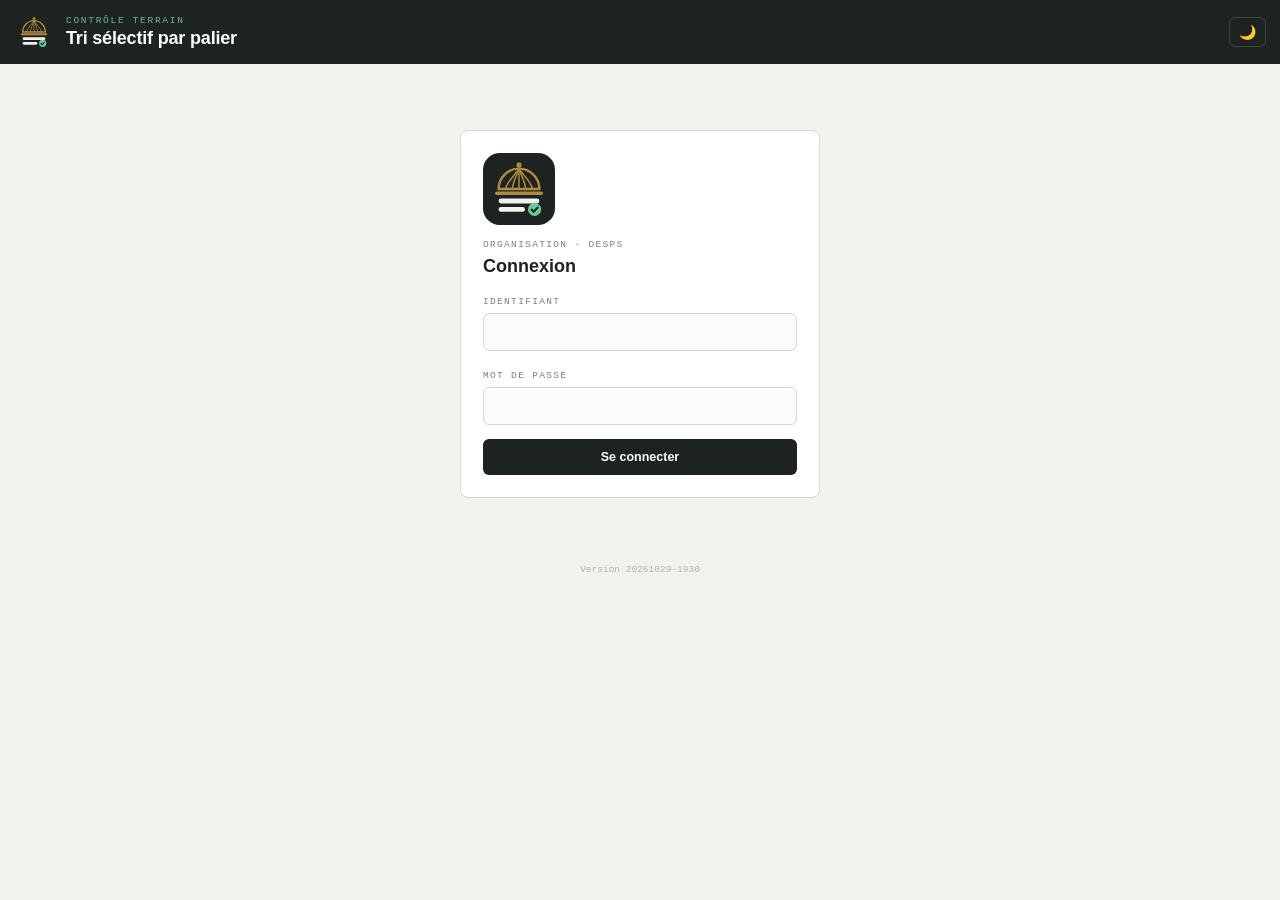
==== commit ff5bdd1e: "Add files via upload" ====
--- a/tri-selectif/index.html
+++ b/tri-selectif/index.html
@@ -6,14 +6,20 @@
   <meta name="theme-color" content="#1C2321">
   <meta name="description" content="Contrôle du tri sélectif par magasin, palier, étage et type de déchet.">
   <title>Contrôle tri sélectif</title>
+  <link rel="icon" href="assets/logo.svg?v=20261029-1930" type="image/svg+xml">
+  <link rel="icon" href="assets/favicon-32.png?v=20261029-1930" sizes="32x32" type="image/png">
+  <link rel="apple-touch-icon" href="assets/icone-180.png?v=20261029-1930">
+  <link rel="manifest" href="manifest.webmanifest?v=20261029-1930">
+  <meta name="apple-mobile-web-app-title" content="Tri sélectif">
   <!-- Sécurité : le navigateur n'exécute que les fichiers de l'appli et ne contacte que Supabase -->
   <meta http-equiv="Content-Security-Policy" content="default-src 'self'; script-src 'self'; style-src 'self' 'unsafe-inline'; img-src 'self' data: blob:; connect-src 'self' https://*.supabase.co; frame-src 'self'; object-src 'none'; base-uri 'none'; form-action 'none'">
   <meta name="referrer" content="no-referrer">
-  <script src="js/theme.js?v=20261029-1900"></script>
-  <link rel="stylesheet" href="css/style.css?v=20261029-1900">
+  <script src="js/theme.js?v=20261029-1930"></script>
+  <link rel="stylesheet" href="css/style.css?v=20261029-1930">
 </head>
 <body>
   <header class="topbar">
+    <img class="topbar-logo" src="assets/logo-marque.svg?v=20261029-1930" alt="" width="40" height="40">
     <div class="topbar-titles">
       <div class="eyebrow" id="hdr-eyebrow">Contrôle terrain</div>
       <h1 id="hdr-title">Tri sélectif par palier</h1>
@@ -32,11 +38,11 @@
 
   <div class="toast" id="toast" hidden></div>
   <div class="foot-links" id="foot-links"></div>
-  <div class="app-version">Version 20261029-1900</div>
+  <div class="app-version">Version 20261029-1930</div>
 
-  <script src="js/garde.js?v=20261029-1900"></script>
-  <script src="js/config.js?v=20261029-1900"></script>
-  <script src="js/xlsx-writer.js?v=20261029-1900"></script>
-  <script src="js/app.js?v=20261029-1900"></script>
+  <script src="js/garde.js?v=20261029-1930"></script>
+  <script src="js/config.js?v=20261029-1930"></script>
+  <script src="js/xlsx-writer.js?v=20261029-1930"></script>
+  <script src="js/app.js?v=20261029-1930"></script>
 </body>
 </html>
--- a/tri-selectif/css/style.css
+++ b/tri-selectif/css/style.css
@@ -534,3 +534,9 @@
 html[data-theme="dark"] .modal { background: rgba(0, 0, 0, .7); }
 html[data-theme="dark"] .loading { background: rgba(0, 0, 0, .65); }
 .theme-btn { font-size: 14px; padding: 6px 9px; }
+
+/* Logo */
+.topbar-logo { flex: none; width: 40px; height: 40px; display: block; }
+.topbar-titles { flex: 1; min-width: 0; }
+.login-logo { display: block; width: 72px; height: 72px; margin: 0 0 14px; }
+@media (max-width: 420px) { .topbar-logo { width: 34px; height: 34px; } }
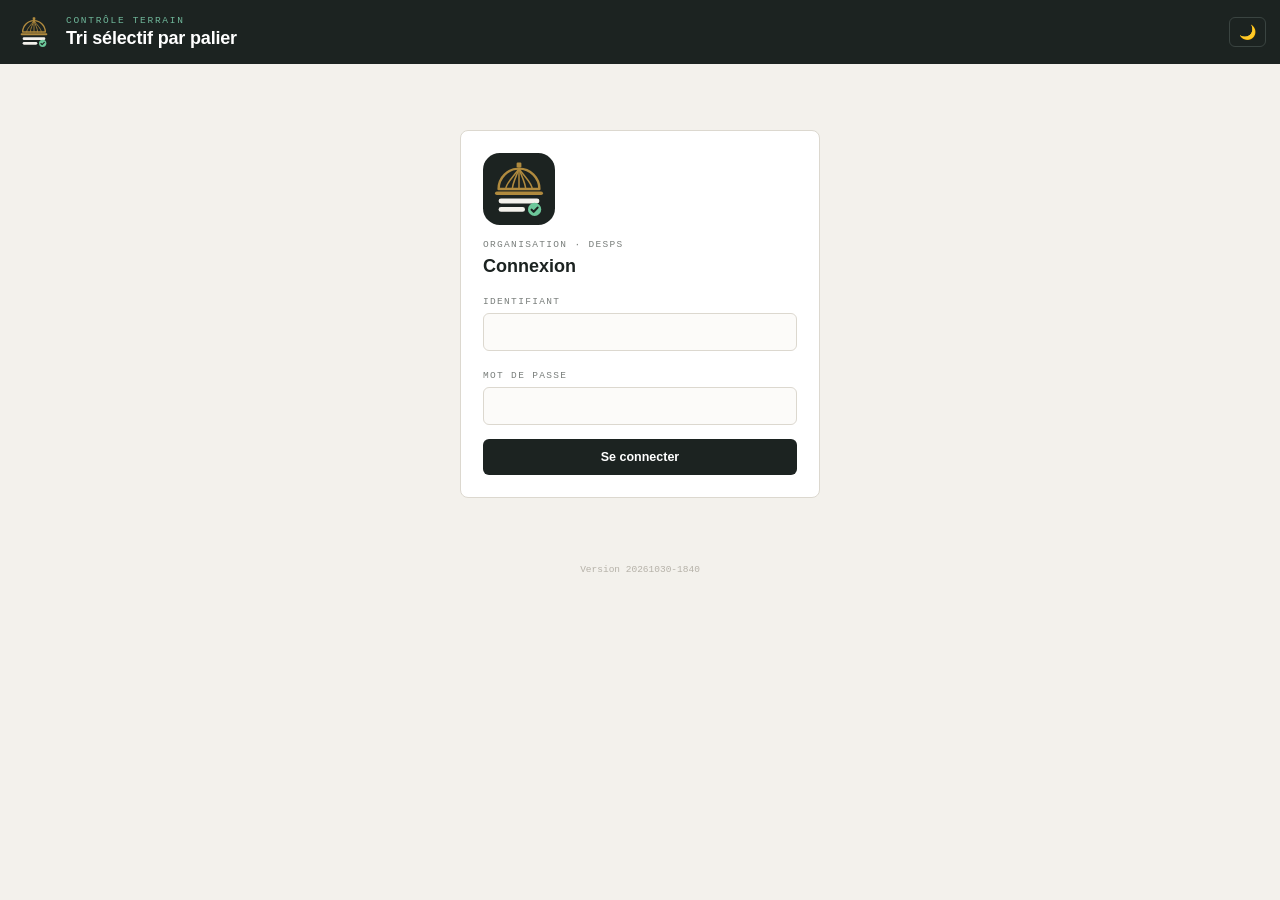
==== commit a8c94dd0: "Add files via upload" ====
--- a/tri-selectif/index.html
+++ b/tri-selectif/index.html
@@ -6,20 +6,20 @@
   <meta name="theme-color" content="#1C2321">
   <meta name="description" content="Contrôle du tri sélectif par magasin, palier, étage et type de déchet.">
   <title>Contrôle tri sélectif</title>
-  <link rel="icon" href="assets/logo.svg?v=20261029-1930" type="image/svg+xml">
-  <link rel="icon" href="assets/favicon-32.png?v=20261029-1930" sizes="32x32" type="image/png">
-  <link rel="apple-touch-icon" href="assets/icone-180.png?v=20261029-1930">
-  <link rel="manifest" href="manifest.webmanifest?v=20261029-1930">
+  <link rel="icon" href="assets/logo.svg?v=20261030-1840" type="image/svg+xml">
+  <link rel="icon" href="assets/favicon-32.png?v=20261030-1840" sizes="32x32" type="image/png">
+  <link rel="apple-touch-icon" href="assets/icone-180.png?v=20261030-1840">
+  <link rel="manifest" href="manifest.webmanifest?v=20261030-1840">
   <meta name="apple-mobile-web-app-title" content="Tri sélectif">
   <!-- Sécurité : le navigateur n'exécute que les fichiers de l'appli et ne contacte que Supabase -->
   <meta http-equiv="Content-Security-Policy" content="default-src 'self'; script-src 'self'; style-src 'self' 'unsafe-inline'; img-src 'self' data: blob:; connect-src 'self' https://*.supabase.co; frame-src 'self'; object-src 'none'; base-uri 'none'; form-action 'none'">
   <meta name="referrer" content="no-referrer">
-  <script src="js/theme.js?v=20261029-1930"></script>
-  <link rel="stylesheet" href="css/style.css?v=20261029-1930">
+  <script src="js/theme.js?v=20261030-1840"></script>
+  <link rel="stylesheet" href="css/style.css?v=20261030-1840">
 </head>
 <body>
   <header class="topbar">
-    <img class="topbar-logo" src="assets/logo-marque.svg?v=20261029-1930" alt="" width="40" height="40">
+    <img class="topbar-logo" src="assets/logo-marque.svg?v=20261030-1840" alt="" width="40" height="40">
     <div class="topbar-titles">
       <div class="eyebrow" id="hdr-eyebrow">Contrôle terrain</div>
       <h1 id="hdr-title">Tri sélectif par palier</h1>
@@ -38,11 +38,11 @@
 
   <div class="toast" id="toast" hidden></div>
   <div class="foot-links" id="foot-links"></div>
-  <div class="app-version">Version 20261029-1930</div>
+  <div class="app-version">Version 20261030-1840</div>
 
-  <script src="js/garde.js?v=20261029-1930"></script>
-  <script src="js/config.js?v=20261029-1930"></script>
-  <script src="js/xlsx-writer.js?v=20261029-1930"></script>
-  <script src="js/app.js?v=20261029-1930"></script>
+  <script src="js/garde.js?v=20261030-1840"></script>
+  <script src="js/config.js?v=20261030-1840"></script>
+  <script src="js/xlsx-writer.js?v=20261030-1840"></script>
+  <script src="js/app.js?v=20261030-1840"></script>
 </body>
 </html>
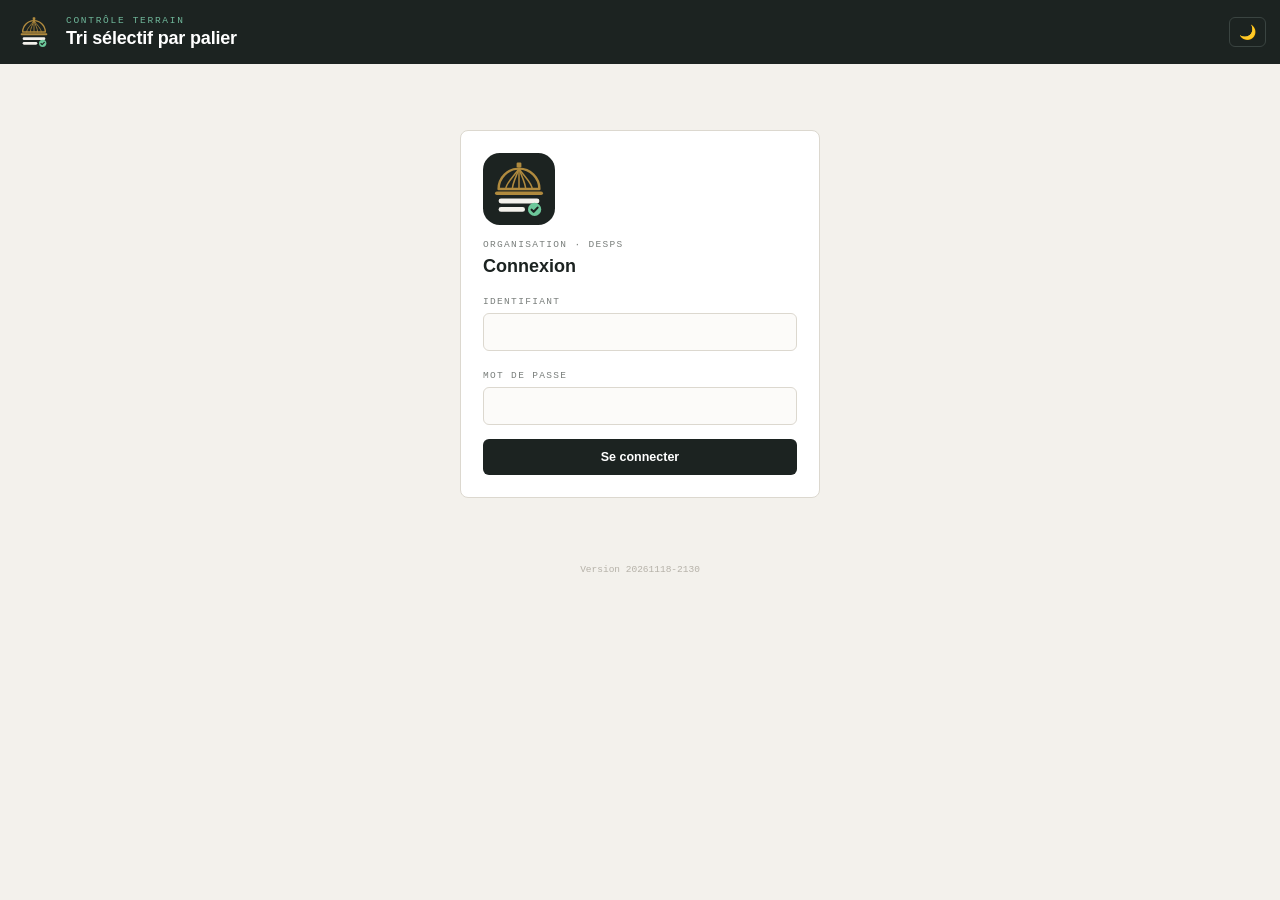
==== commit 2184d6ec: "Add files via upload" ====
--- a/tri-selectif/index.html
+++ b/tri-selectif/index.html
@@ -6,20 +6,20 @@
   <meta name="theme-color" content="#1C2321">
   <meta name="description" content="Contrôle du tri sélectif par magasin, palier, étage et type de déchet.">
   <title>Contrôle tri sélectif</title>
-  <link rel="icon" href="assets/logo.svg?v=20261030-1840" type="image/svg+xml">
-  <link rel="icon" href="assets/favicon-32.png?v=20261030-1840" sizes="32x32" type="image/png">
-  <link rel="apple-touch-icon" href="assets/icone-180.png?v=20261030-1840">
-  <link rel="manifest" href="manifest.webmanifest?v=20261030-1840">
+  <link rel="icon" href="assets/logo.svg?v=20261118-2130" type="image/svg+xml">
+  <link rel="icon" href="assets/favicon-32.png?v=20261118-2130" sizes="32x32" type="image/png">
+  <link rel="apple-touch-icon" href="assets/icone-180.png?v=20261118-2130">
+  <link rel="manifest" href="manifest.webmanifest?v=20261118-2130">
   <meta name="apple-mobile-web-app-title" content="Tri sélectif">
   <!-- Sécurité : le navigateur n'exécute que les fichiers de l'appli et ne contacte que Supabase -->
   <meta http-equiv="Content-Security-Policy" content="default-src 'self'; script-src 'self'; style-src 'self' 'unsafe-inline'; img-src 'self' data: blob:; connect-src 'self' https://*.supabase.co; frame-src 'self'; object-src 'none'; base-uri 'none'; form-action 'none'">
   <meta name="referrer" content="no-referrer">
-  <script src="js/theme.js?v=20261030-1840"></script>
-  <link rel="stylesheet" href="css/style.css?v=20261030-1840">
+  <script src="js/theme.js?v=20261118-2130"></script>
+  <link rel="stylesheet" href="css/style.css?v=20261118-2130">
 </head>
 <body>
   <header class="topbar">
-    <img class="topbar-logo" src="assets/logo-marque.svg?v=20261030-1840" alt="" width="40" height="40">
+    <img class="topbar-logo" src="assets/logo-marque.svg?v=20261118-2130" alt="" width="40" height="40">
     <div class="topbar-titles">
       <div class="eyebrow" id="hdr-eyebrow">Contrôle terrain</div>
       <h1 id="hdr-title">Tri sélectif par palier</h1>
@@ -38,11 +38,11 @@
 
   <div class="toast" id="toast" hidden></div>
   <div class="foot-links" id="foot-links"></div>
-  <div class="app-version">Version 20261030-1840</div>
+  <div class="app-version">Version 20261118-2130</div>
 
-  <script src="js/garde.js?v=20261030-1840"></script>
-  <script src="js/config.js?v=20261030-1840"></script>
-  <script src="js/xlsx-writer.js?v=20261030-1840"></script>
-  <script src="js/app.js?v=20261030-1840"></script>
+  <script src="js/garde.js?v=20261118-2130"></script>
+  <script src="js/config.js?v=20261118-2130"></script>
+  <script src="js/xlsx-writer.js?v=20261118-2130"></script>
+  <script src="js/app.js?v=20261118-2130"></script>
 </body>
 </html>
--- a/tri-selectif/css/style.css
+++ b/tri-selectif/css/style.css
@@ -375,6 +375,22 @@
 .cal-day.blank { border: 0; background: none; }
 .cal-day.today { border: 1.5px solid var(--ink); }
 .cal-day .n { font-family: var(--mono); font-size: 9.5px; font-weight: 700; }
+/* Prénoms : cachés, affichés dans une bulle seulement au survol de la souris */
+.cal-day { position: relative; }
+.whos { display: none; }
+@media (hover: hover) {
+  .cal-day:hover { z-index: 5; }
+  .cal-day:hover .whos {
+    display: flex; flex-direction: column; gap: 3px; position: absolute; top: calc(100% + 4px); left: 50%; transform: translateX(-50%);
+    background: var(--ink); color: var(--on-ink); border-radius: 6px; padding: 7px 9px; min-width: 120px; max-width: 220px;
+    box-shadow: 0 6px 18px rgba(0,0,0,.25); pointer-events: none; white-space: normal;
+  }
+  .cal-grid > .cal-day:nth-child(7n) .whos, .cal-grid > .cal-day:nth-child(7n-1) .whos { left: auto; right: 0; transform: none; }
+  .cal-grid > .cal-day:nth-child(7n+1) .whos { left: 0; transform: none; }
+}
+.who { font-size: 11px; line-height: 1.35; }
+.who i { font-style: normal; font-family: var(--mono); font-size: 9px; opacity: .7; margin-right: 4px; }
+.who b { font-weight: 600; }
 .dots { display: flex; gap: 5px; justify-content: center; }
 .dot { width: 9px; height: 9px; border-radius: 50%; border: 1px solid var(--faint); }
 .dot.ok { background: var(--green); border-color: var(--green); }
@@ -411,7 +427,7 @@
 }
 @media (max-width: 420px) {
   .topbar h1 { font-size: 16px; }
-  .cal-day { padding: 4px; }
+  .cal-day { padding: 4px 3px; }
   .dot { width: 7px; height: 7px; }
 }
 
@@ -540,3 +556,12 @@
 .topbar-titles { flex: 1; min-width: 0; }
 .login-logo { display: block; width: 72px; height: 72px; margin: 0 0 14px; }
 @media (max-width: 420px) { .topbar-logo { width: 34px; height: 34px; } }
+
+/* « Marque ajoutée : Oui / Non » sous un mal trié */
+.marque-row { display: flex; align-items: center; gap: 6px; flex-wrap: wrap; }
+.marque-label { font-size: 12px; font-weight: 600; margin-right: 4px; }
+.choice.marque { min-width: 56px; justify-content: center; }
+.choice.marque.on.oui { background: var(--green-bg); border-color: var(--green); color: var(--green); font-weight: 600; }
+.choice.marque.on.non { background: var(--na-bg); border-color: var(--na); color: var(--na); font-weight: 600; }
+.marque-cm b { color: var(--ink); }
+.marque-nom { border-color: var(--green) !important; }
